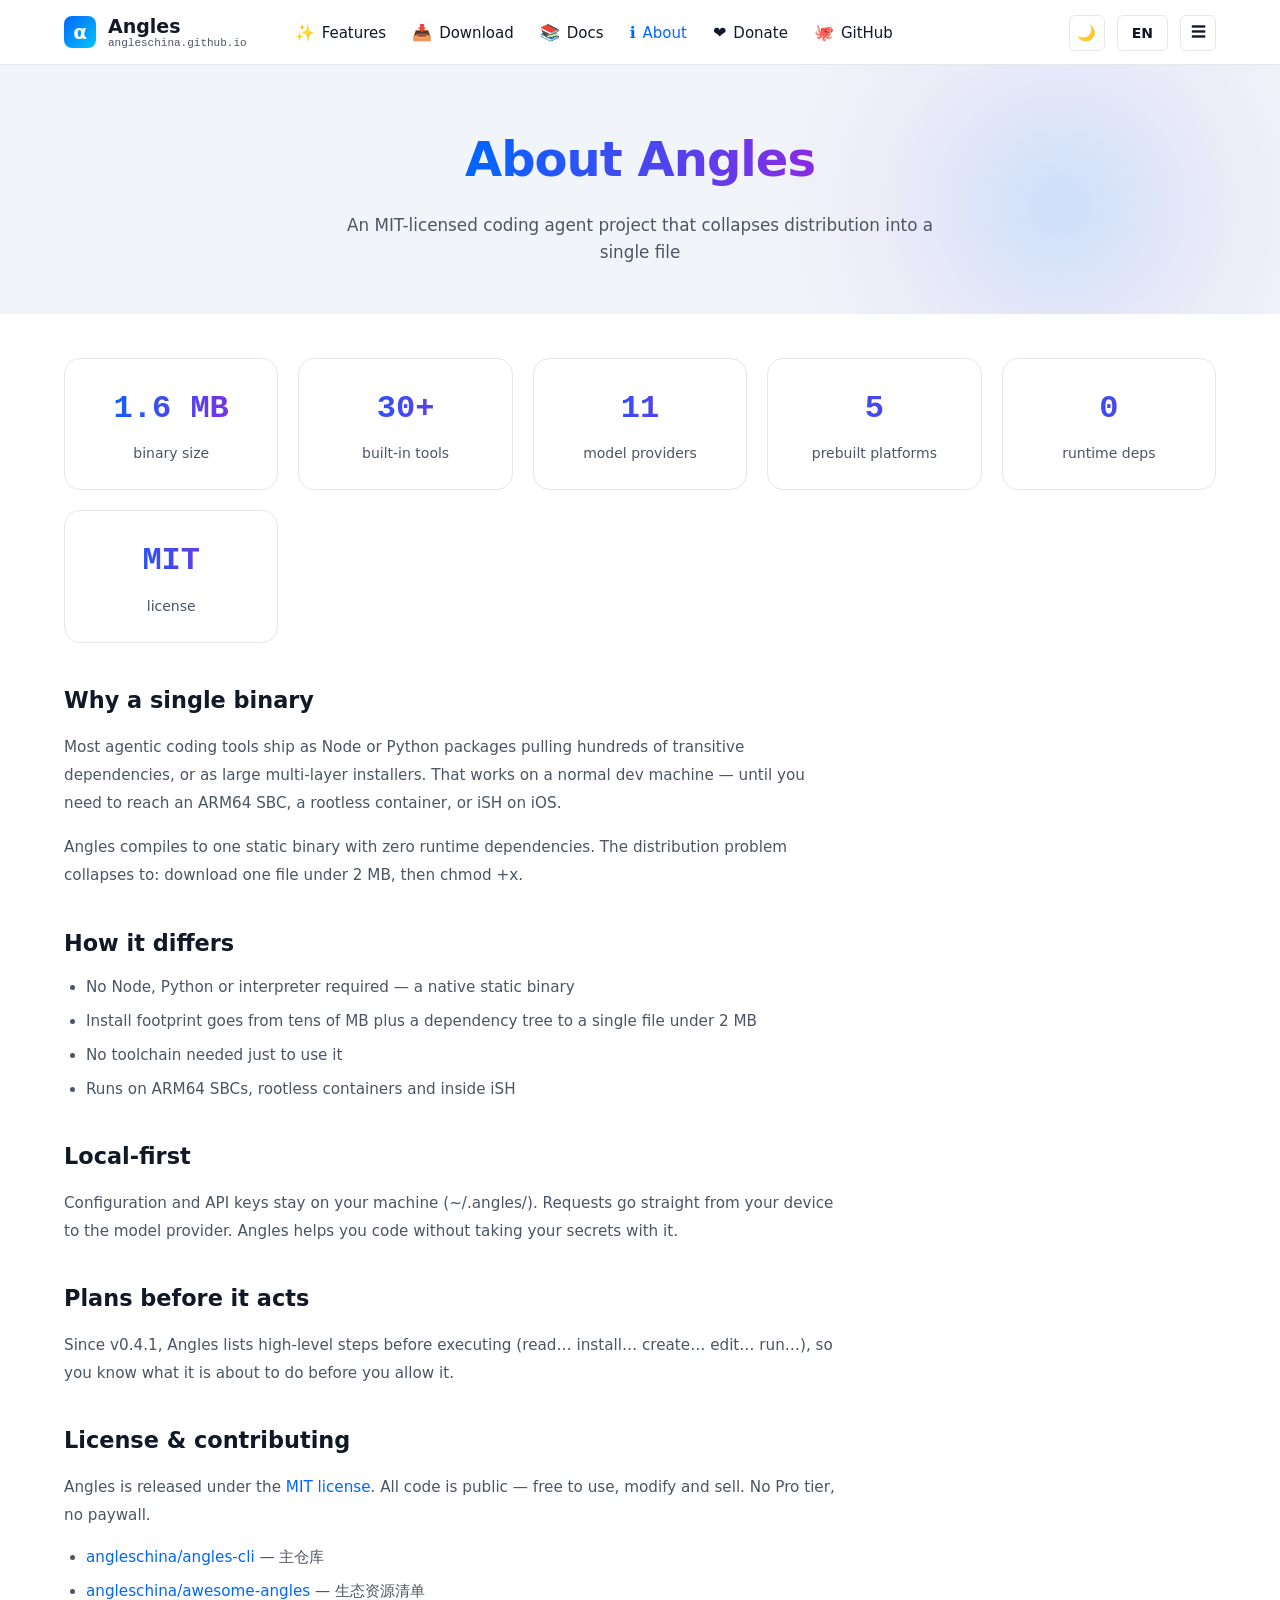
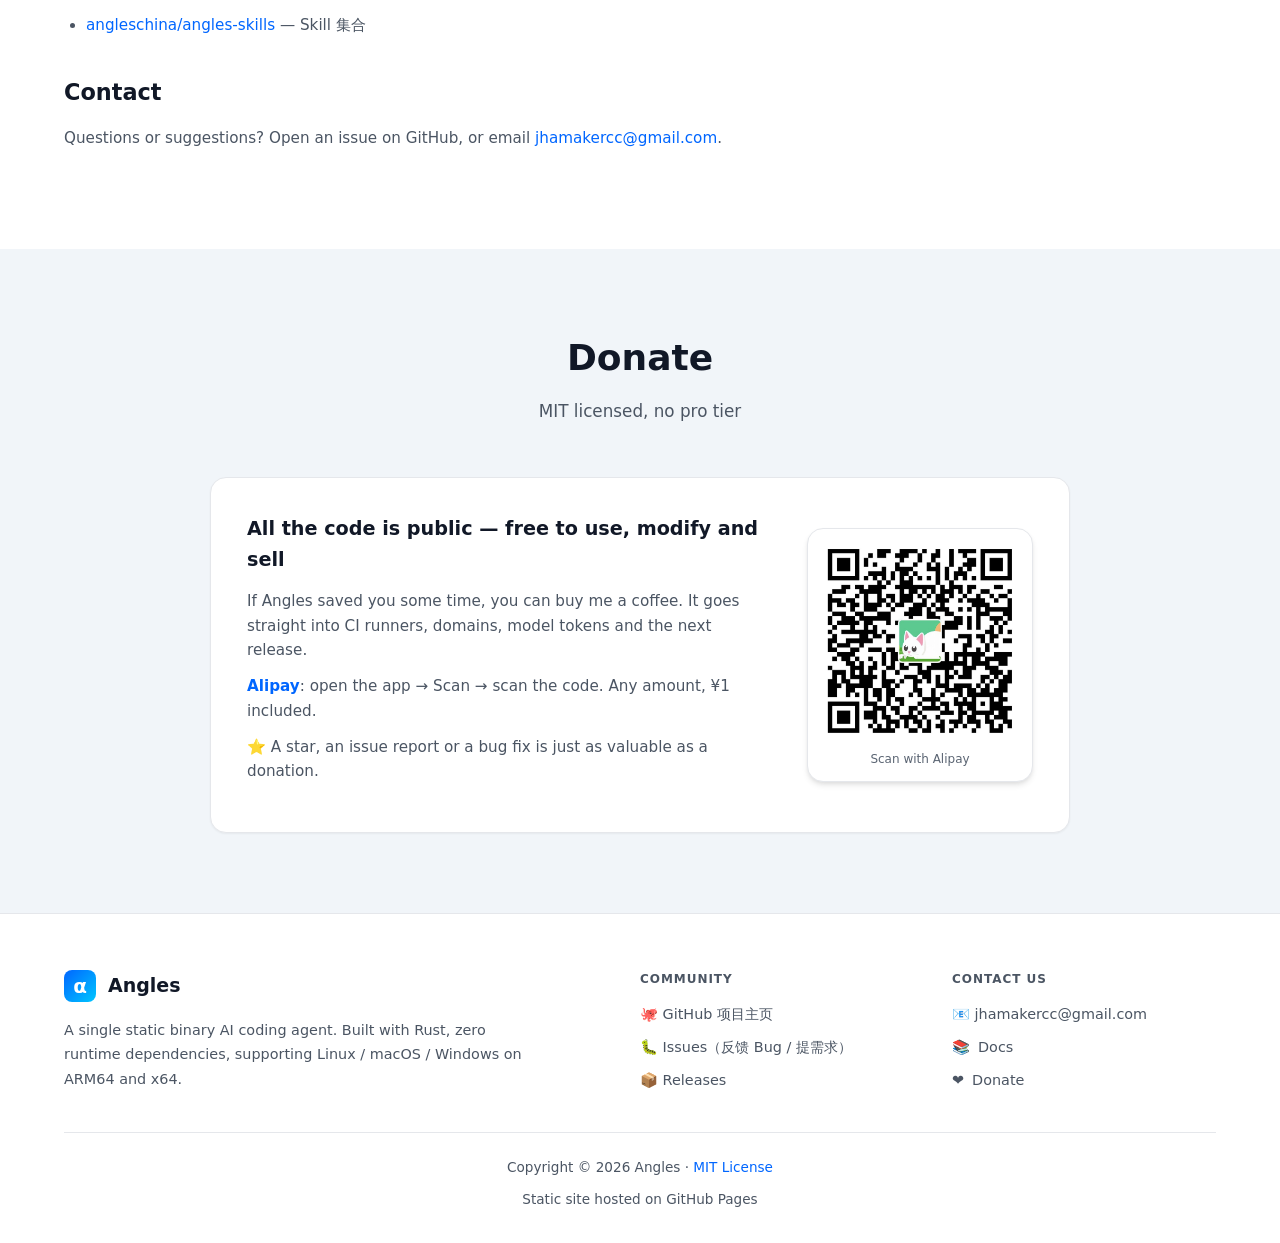
==== about.html @ 7e3079a0 "feat: multi-page site with download/docs/about" ====
<!doctype html>
<html lang="zh-CN" data-theme="light">
<head>
<meta charset="utf-8">
<meta name="viewport" content="width=device-width, initial-scale=1">
<title>关于 — Angles</title>
<meta name="description" content="关于 Angles：一个 MIT 开源的 AI 编码 Agent 项目，为什么做成单文件二进制。">
<link rel="canonical" href="https://angleschina.github.io/about.html">
<meta property="og:type" content="website">
<meta property="og:title" content="关于 — Angles">
<meta property="og:description" content="一个 MIT 开源的 AI 编码 Agent 项目。">
<meta property="og:image" content="https://angleschina.github.io/assets/og-cover.png">
<meta name="theme-color" content="#0066FF">
<link rel="icon" href="data:image/svg+xml,%3Csvg xmlns='http://www.w3.org/2000/svg' viewBox='0 0 32 32'%3E%3Crect width='32' height='32' rx='7' fill='%230066FF'/%3E%3Ctext x='16' y='24' font-size='22' text-anchor='middle' fill='%23fff' font-family='monospace'%3E%CE%B1%3C/text%3E%3C/svg%3E">
<link rel="stylesheet" href="style.css">
<link rel="stylesheet" href="pages.css">
</head>
<body>

<header class="header">
  <div class="container header-inner">
    <a class="logo" href="index.html">
      <span class="logo-mark">α</span>
      <span class="logo-text">
        <span class="site-title">Angles</span>
        <span class="site-url">angleschina.github.io</span>
      </span>
    </a>
    <nav class="nav">
      <a class="nav-link" href="index.html#features"><span class="nav-icon">✨</span><span data-i18n="nav.features">功能</span></a>
      <a class="nav-link" href="download.html"><span class="nav-icon">📥</span><span data-i18n="nav.download">下载</span></a>
      <a class="nav-link" href="docs.html"><span class="nav-icon">📚</span><span data-i18n="nav.docs">文档</span></a>
      <a class="nav-link" href="about.html" style="color:var(--color-primary)"><span class="nav-icon">ℹ️</span><span data-i18n="nav.about">关于</span></a>
      <a class="nav-link" href="index.html#donate"><span class="nav-icon">❤️</span><span data-i18n="nav.donate">赞助</span></a>
      <a class="nav-link" href="https://github.com/angleschina"><span class="nav-icon">🐙</span><span>GitHub</span></a>
    </nav>
    <div class="header-actions">
      <button class="icon-btn" id="theme-toggle" aria-label="切换主题">🌙</button>
      <button class="lang-btn" id="lang-btn" aria-label="切换语言">中文</button>
      <button class="icon-btn menu-btn" id="menu-btn" aria-label="菜单" aria-expanded="false">☰</button>
    </div>
  </div>
</header>

<nav class="mobile-menu" id="mobile-menu">
  <a href="index.html#features"><span class="nav-icon">✨</span><span data-i18n="nav.features">功能</span></a>
  <a href="download.html"><span class="nav-icon">📥</span><span data-i18n="nav.download">下载</span></a>
  <a href="docs.html"><span class="nav-icon">📚</span><span data-i18n="nav.docs">文档</span></a>
  <a href="about.html"><span class="nav-icon">ℹ️</span><span data-i18n="nav.about">关于</span></a>
  <a href="index.html#donate"><span class="nav-icon">❤️</span><span data-i18n="nav.donate">赞助</span></a>
  <a href="https://github.com/angleschina"><span class="nav-icon">🐙</span><span>GitHub</span></a>
</nav>

<main>

  <section class="page-hero">
    <div class="hero-glow"></div>
    <div class="container page-hero-inner">
      <h1><span class="gradient-text" data-i18n="ab.h1">关于 Angles</span></h1>
      <p data-i18n="ab.sub">一个 MIT 开源的编码 Agent 项目，把分发问题压缩成一个文件</p>
    </div>
  </section>

  <section class="section" style="padding-top:44px">
    <div class="container">

      <!-- 数据 -->
      <div class="stat-grid">
        <div class="stat">
          <span class="num">1.6 MB</span>
          <span class="lbl" data-i18n="ab.stat1">单文件体积</span>
        </div>
        <div class="stat">
          <span class="num">30+</span>
          <span class="lbl" data-i18n="ab.stat2">内置工具</span>
        </div>
        <div class="stat">
          <span class="num">11</span>
          <span class="lbl" data-i18n="ab.stat3">模型供应商</span>
        </div>
        <div class="stat">
          <span class="num">5</span>
          <span class="lbl" data-i18n="ab.stat4">预编译平台</span>
        </div>
        <div class="stat">
          <span class="num">0</span>
          <span class="lbl" data-i18n="ab.stat5">运行时依赖</span>
        </div>
        <div class="stat">
          <span class="num">MIT</span>
          <span class="lbl" data-i18n="ab.stat6">开源许可证</span>
        </div>
      </div>

      <div class="prose">
        <h2 data-i18n="ab.why">为什么要做成单个二进制</h2>
        <p data-i18n="ab.why.p1">现在大多数 agentic 编码工具以 Node 或 Python 包的形式分发，会拉进成百上千个传递依赖，或者做成体积庞大的多层安装器。这在普通开发机上没问题——直到你想把它放到一台 ARM64 单板计算机、一个无 root 权限的容器里，或者 iOS 上的 iSH 环境里。</p>
        <p data-i18n="ab.why.p2">Angles 编译成一个静态二进制，零运行时依赖。分发问题就塌缩成一句话："下载一个小于 2MB 的文件，然后 chmod +x"。</p>

        <h2 data-i18n="ab.diff">和其他工具的区别</h2>
        <ul>
          <li data-i18n="ab.diff1">不依赖 Node / Python / 解释器，原生静态二进制直接运行</li>
          <li data-i18n="ab.diff2">安装体积从几十 MB 加一棵依赖树，变成不超过 2 MB 的单个文件</li>
          <li data-i18n="ab.diff3">不需要为了用而先装一整套工具链</li>
          <li data-i18n="ab.diff4">在 ARM64 单板机、无 root 容器、iSH 里都能跑起来</li>
        </ul>

        <h2 data-i18n="ab.local">本地优先</h2>
        <p data-i18n="ab.local.p">配置和 API 密钥都留在你自己的机器上（~/.angles/），请求直接从你的设备发往模型供应商。Angles 帮你写代码，但不会带走你的秘密。</p>

        <h2 data-i18n="ab.plan">先给出计划再动手</h2>
        <p data-i18n="ab.plan.p">从 v0.4.1 起，Angles 在执行前列出高层操作步骤（读取… 安装… 创建… 编辑… 运行…），让你在执行之前就知道它准备做什么，再决定是否放行。</p>

        <h2 data-i18n="ab.license">许可证与贡献</h2>
        <p data-i18n-html="ab.license.p">Angles 以 <a href="https://github.com/angleschina/angles-cli/blob/main/LICENSE">MIT 协议</a>开源，代码全部公开，免费使用、修改、商用，没有 Pro 版本，没有付费墙。</p>
        <ul>
          <li><a href="https://github.com/angleschina/angles-cli">angleschina/angles-cli</a> — 主仓库</li>
          <li><a href="https://github.com/angleschina/awesome-angles">angleschina/awesome-angles</a> — 生态资源清单</li>
          <li><a href="https://github.com/angleschina/angles-skills">angleschina/angles-skills</a> — Skill 集合</li>
        </ul>

        <h2 data-i18n="ab.contact">联系方式</h2>
        <p data-i18n-html="ab.contact.p">有问题或建议，欢迎在 GitHub 上开 issue，或发邮件到 <a href="mailto:jhamakercc@gmail.com">jhamakercc@gmail.com</a>。</p>
      </div>

    </div>
  </section>

  <!-- 赞助 -->
  <section class="section alt" id="donate">
    <div class="container">
      <div class="section-title">
        <h2 data-i18n="donate.title">赞助</h2>
        <p data-i18n="donate.sub">MIT 开源，没有 Pro 墙</p>
      </div>
      <div class="donate-card">
        <div>
          <h3 data-i18n="donate.h3">所有代码都公开，免费使用、修改、商用</h3>
          <p data-i18n="donate.p1">如果 Angles 帮你省下了时间，欢迎请我喝杯咖啡 —— 这些钱会变成 CI 构建机、域名、模型 token，和下一个版本的开发时间。</p>
          <p><span class="em" data-i18n="donate.em">支付宝</span><span data-i18n="donate.p2">：打开 App → 扫一扫 → 扫码。任意金额，¥1 也是心意。</span></p>
          <p data-i18n="donate.p3">⭐ 点个 Star、提一个 Issue、修一个 bug，和捐款一样有价值。</p>
        </div>
        <figure class="qr">
          <img src="assets/alipay-qr.png" alt="支付宝赞赏码" width="200" height="200">
          <figcaption data-i18n="donate.qr">打开支付宝扫一扫</figcaption>
        </figure>
      </div>
    </div>
  </section>

</main>

<footer class="footer">
  <div class="container">
    <div class="footer-grid">
      <div class="footer-brand">
        <a href="index.html">
          <span class="logo-mark">α</span>
          <span class="site-title">Angles</span>
        </a>
        <p class="footer-description" data-i18n="footer.desc">单文件静态二进制的 AI 编码 Agent。用 Rust 编译，零运行时依赖，支持 Linux / macOS / Windows 与 ARM64 / x64。</p>
      </div>
      <div class="footer-links">
        <h4 data-i18n="footer.community">社区</h4>
        <ul>
          <li><a href="https://github.com/angleschina/angles-cli">🐙 GitHub 项目主页</a></li>
          <li><a href="https://github.com/angleschina/angles-cli/issues">🐛 Issues（反馈 Bug / 提需求）</a></li>
          <li><a href="https://github.com/angleschina/angles-cli/releases">📦 Releases</a></li>
        </ul>
      </div>
      <div class="footer-links">
        <h4 data-i18n="footer.contact">联系我们</h4>
        <ul>
          <li><a href="mailto:jhamakercc@gmail.com">📧 jhamakercc@gmail.com</a></li>
          <li><a href="docs.html">📚 <span data-i18n="nav.docs">文档</span></a></li>
          <li><a href="index.html#donate">❤️ <span data-i18n="nav.donate">赞助</span></a></li>
        </ul>
      </div>
    </div>
    <div class="footer-bottom">
      <p>Copyright © <span id="year">2026</span> Angles · <a href="https://github.com/angleschina/angles-cli/blob/main/LICENSE">MIT License</a></p>
      <p data-i18n="footer.powered">静态站点托管于 GitHub Pages</p>
    </div>
  </div>
</footer>

<script>
window.ANGLES_I18N = {
  zh: {
    'nav.features': '功能', 'nav.download': '下载', 'nav.docs': '文档', 'nav.about': '关于', 'nav.donate': '赞助',
    'ab.h1': '关于 Angles',
    'ab.sub': '一个 MIT 开源的编码 Agent 项目，把分发问题压缩成一个文件',
    'ab.stat1': '单文件体积', 'ab.stat2': '内置工具', 'ab.stat3': '模型供应商',
    'ab.stat4': '预编译平台', 'ab.stat5': '运行时依赖', 'ab.stat6': '开源许可证',
    'ab.why': '为什么要做成单个二进制',
    'ab.why.p1': '现在大多数 agentic 编码工具以 Node 或 Python 包的形式分发，会拉进成百上千个传递依赖，或者做成体积庞大的多层安装器。这在普通开发机上没问题——直到你想把它放到一台 ARM64 单板计算机、一个无 root 权限的容器里，或者 iOS 上的 iSH 环境里。',
    'ab.why.p2': 'Angles 编译成一个静态二进制，零运行时依赖。分发问题就塌缩成一句话：下载一个小于 2MB 的文件，然后 chmod +x。',
    'ab.diff': '和其他工具的区别',
    'ab.diff1': '不依赖 Node / Python / 解释器，原生静态二进制直接运行',
    'ab.diff2': '安装体积从几十 MB 加一棵依赖树，变成不超过 2 MB 的单个文件',
    'ab.diff3': '不需要为了用而先装一整套工具链',
    'ab.diff4': '在 ARM64 单板机、无 root 容器、iSH 里都能跑起来',
    'ab.local': '本地优先',
    'ab.local.p': '配置和 API 密钥都留在你自己的机器上（~/.angles/），请求直接从你的设备发往模型供应商。Angles 帮你写代码，但不会带走你的秘密。',
    'ab.plan': '先给出计划再动手',
    'ab.plan.p': '从 v0.4.1 起，Angles 在执行前列出高层操作步骤（读取… 安装… 创建… 编辑… 运行…），让你在执行之前就知道它准备做什么，再决定是否放行。',
    'ab.license': '许可证与贡献',
    'ab.license.p': 'Angles 以 <a href="https://github.com/angleschina/angles-cli/blob/main/LICENSE">MIT 协议</a>开源，代码全部公开，免费使用、修改、商用，没有 Pro 版本，没有付费墙。',
    'ab.contact': '联系方式',
    'ab.contact.p': '有问题或建议，欢迎在 GitHub 上开 issue，或发邮件到 <a href="mailto:jhamakercc@gmail.com">jhamakercc@gmail.com</a>。',
    'donate.title': '赞助', 'donate.sub': 'MIT 开源，没有 Pro 墙',
    'donate.h3': '所有代码都公开，免费使用、修改、商用',
    'donate.p1': '如果 Angles 帮你省下了时间，欢迎请我喝杯咖啡 —— 这些钱会变成 CI 构建机、域名、模型 token，和下一个版本的开发时间。',
    'donate.em': '支付宝', 'donate.p2': '：打开 App → 扫一扫 → 扫码。任意金额，¥1 也是心意。',
    'donate.p3': '⭐ 点个 Star、提一个 Issue、修一个 bug，和捐款一样有价值。',
    'donate.qr': '打开支付宝扫一扫',
    'footer.desc': '单文件静态二进制的 AI 编码 Agent。用 Rust 编译，零运行时依赖，支持 Linux / macOS / Windows 与 ARM64 / x64。',
    'footer.community': '社区', 'footer.contact': '联系我们', 'footer.powered': '静态站点托管于 GitHub Pages'
  },
  en: {
    'nav.features': 'Features', 'nav.download': 'Download', 'nav.docs': 'Docs', 'nav.about': 'About', 'nav.donate': 'Donate',
    'ab.h1': 'About Angles',
    'ab.sub': 'An MIT-licensed coding agent project that collapses distribution into a single file',
    'ab.stat1': 'binary size', 'ab.stat2': 'built-in tools', 'ab.stat3': 'model providers',
    'ab.stat4': 'prebuilt platforms', 'ab.stat5': 'runtime deps', 'ab.stat6': 'license',
    'ab.why': 'Why a single binary',
    'ab.why.p1': 'Most agentic coding tools ship as Node or Python packages pulling hundreds of transitive dependencies, or as large multi-layer installers. That works on a normal dev machine — until you need to reach an ARM64 SBC, a rootless container, or iSH on iOS.',
    'ab.why.p2': 'Angles compiles to one static binary with zero runtime dependencies. The distribution problem collapses to: download one file under 2 MB, then chmod +x.',
    'ab.diff': 'How it differs',
    'ab.diff1': 'No Node, Python or interpreter required — a native static binary',
    'ab.diff2': 'Install footprint goes from tens of MB plus a dependency tree to a single file under 2 MB',
    'ab.diff3': 'No toolchain needed just to use it',
    'ab.diff4': 'Runs on ARM64 SBCs, rootless containers and inside iSH',
    'ab.local': 'Local-first',
    'ab.local.p': 'Configuration and API keys stay on your machine (~/.angles/). Requests go straight from your device to the model provider. Angles helps you code without taking your secrets with it.',
    'ab.plan': 'Plans before it acts',
    'ab.plan.p': 'Since v0.4.1, Angles lists high-level steps before executing (read… install… create… edit… run…), so you know what it is about to do before you allow it.',
    'ab.license': 'License & contributing',
    'ab.license.p': 'Angles is released under the <a href="https://github.com/angleschina/angles-cli/blob/main/LICENSE">MIT license</a>. All code is public — free to use, modify and sell. No Pro tier, no paywall.',
    'ab.contact': 'Contact',
    'ab.contact.p': 'Questions or suggestions? Open an issue on GitHub, or email <a href="mailto:jhamakercc@gmail.com">jhamakercc@gmail.com</a>.',
    'donate.title': 'Donate', 'donate.sub': 'MIT licensed, no pro tier',
    'donate.h3': 'All the code is public — free to use, modify and sell',
    'donate.p1': 'If Angles saved you some time, you can buy me a coffee. It goes straight into CI runners, domains, model tokens and the next release.',
    'donate.em': 'Alipay', 'donate.p2': ': open the app → Scan → scan the code. Any amount, ¥1 included.',
    'donate.p3': '⭐ A star, an issue report or a bug fix is just as valuable as a donation.',
    'donate.qr': 'Scan with Alipay',
    'footer.desc': 'A single static binary AI coding agent. Built with Rust, zero runtime dependencies, supporting Linux / macOS / Windows on ARM64 and x64.',
    'footer.community': 'COMMUNITY', 'footer.contact': 'CONTACT US', 'footer.powered': 'Static site hosted on GitHub Pages'
  }
};
</script>
<script src="app.js"></script>
</body>
</html>
---- style.css ----
/* ==========================================================================
   Angles — 站点样式
   设计系统参照 wslui.com 风格：浅色底、蓝色主色、卡片网格、渐变标题
   ========================================================================== */

:root {
  /* 主色 */
  --color-primary: #0066FF;
  --color-primary-dark: #3385FF;
  --color-secondary: #00C6FF;
  --color-accent: #8A2BE2;
  --color-success: #10B981;
  --color-warning: #F59E0B;
  --color-error: #EF4444;

  /* 中性色 */
  --color-bg: #FFFFFF;
  --color-bg-secondary: #F1F5F9;
  --color-text: #111827;
  --color-text-secondary: #4B5563;
  --color-border: #E5E7EB;
  --color-footer-bg: #FFFFFF;
  --color-footer-text: #111827;
  --color-muted-bg: #F8FAFC;

  /* 渐变 */
  --gradient-primary: linear-gradient(135deg, #0066FF 0%, #00C6FF 100%);
  --gradient-text: linear-gradient(to right, #0066FF, #8A2BE2);

  /* 圆角 */
  --radius-sm: 6px;
  --radius-md: 10px;
  --radius-lg: 16px;
  --radius-full: 9999px;

  /* 阴影 */
  --shadow-sm: 0 1px 2px 0 rgba(0, 0, 0, .05);
  --shadow-md: 0 4px 6px -1px rgba(0, 0, 0, .1), 0 2px 4px -1px rgba(0, 0, 0, .06);
  --shadow-lg: 0 10px 15px -3px rgba(0, 0, 0, .1), 0 4px 6px -2px rgba(0, 0, 0, .05);
  --shadow-xl: 0 20px 25px -5px rgba(0, 0, 0, .1), 0 10px 10px -5px rgba(0, 0, 0, .04);
  --shadow-glow: 0 0 20px rgba(0, 102, 255, .4);

  /* 字体 */
  --font-sans: "Inter", "Segoe UI Variable", "PingFang SC", "Microsoft YaHei",
               system-ui, -apple-system, sans-serif;
  --font-mono: "Cascadia Code", "Fira Code", Consolas, "SF Mono", monospace;

  /* 布局 */
  --header-height: 65px;
  --container-max: 1200px;
}

[data-theme="dark"] {
  --color-primary: #3385FF;
  --color-secondary: #00C6FF;
  --color-bg: #0B0F19;
  --color-bg-secondary: #111827;
  --color-muted-bg: #0F1521;
  --color-text: #F3F4F6;
  --color-text-secondary: #9CA3AF;
  --color-border: #1F2937;
  --color-footer-bg: #0B0F19;
  --color-footer-text: #F3F4F6;
  --gradient-text: linear-gradient(to right, #60CDFF, #D094FF);
  --shadow-md: 0 4px 6px -1px rgba(0, 0, 0, .3), 0 2px 4px -1px rgba(0, 0, 0, .2);
  --shadow-lg: 0 10px 15px -3px rgba(0, 0, 0, .4), 0 4px 6px -2px rgba(0, 0, 0, .2);
  --shadow-xl: 0 20px 25px -5px rgba(0, 0, 0, .4), 0 10px 10px -5px rgba(0, 0, 0, .2);
  --shadow-glow: 0 0 25px rgba(51, 133, 255, .3);
}

* { margin: 0; padding: 0; box-sizing: border-box; }

html { scroll-behavior: smooth; overflow-x: hidden; }

body {
  font-family: var(--font-sans);
  background: var(--color-bg);
  color: var(--color-text);
  line-height: 1.6;
  -webkit-font-smoothing: antialiased;
  overflow-x: hidden;
  width: 100%;
}

a { color: inherit; text-decoration: none; }

.container {
  max-width: var(--container-max);
  margin: 0 auto;
  padding: 0 24px;
}

/* ── Header ───────────────────────────────────────────────────────────── */

.header {
  position: sticky;
  top: 0;
  z-index: 100;
  height: var(--header-height);
  background: rgba(255, 255, 255, .85);
  backdrop-filter: saturate(180%) blur(12px);
  -webkit-backdrop-filter: saturate(180%) blur(12px);
  border-bottom: 1px solid var(--color-border);
}

[data-theme="dark"] .header { background: rgba(11, 15, 25, .85); }

.header-inner {
  height: var(--header-height);
  display: flex;
  align-items: center;
  gap: 24px;
  min-width: 0;
}

.logo { display: flex; align-items: center; gap: 12px; flex: none; min-width: 0; }

.logo-mark {
  width: 32px;
  height: 32px;
  flex: none;
  border-radius: 8px;
  background: var(--gradient-primary);
  color: #fff;
  display: grid;
  place-items: center;
  font-size: 20px;
  font-weight: 700;
  line-height: 1;
}

.logo-text { display: flex; flex-direction: column; line-height: 1.2; }
.site-title { font-size: 19px; font-weight: 700; color: var(--color-text); }
.site-url { font-size: 11px; color: var(--color-text-secondary); font-family: var(--font-mono); }

.nav { display: flex; align-items: center; gap: 26px; margin-left: 24px; }

.nav-link {
  display: flex;
  align-items: center;
  gap: 7px;
  font-size: 15px;
  font-weight: 500;
  color: var(--color-text);
  transition: color .2s;
  white-space: nowrap;
}
.nav-link:hover { color: var(--color-primary); }
.nav-icon { font-size: 16px; }

.header-actions { margin-left: auto; display: flex; align-items: center; gap: 12px; flex: none; }

/* 移动端菜单按钮（桌面隐藏） */
.menu-btn { display: none; }

/* 移动端下拉菜单 */
.mobile-menu {
  display: none;
  position: fixed;
  top: var(--header-height);
  left: 0;
  right: 0;
  z-index: 99;
  background: var(--color-bg);
  border-bottom: 1px solid var(--color-border);
  box-shadow: var(--shadow-lg);
  padding: 8px 0 12px;
}
.mobile-menu.open { display: block; }
.mobile-menu a {
  display: flex;
  align-items: center;
  gap: 10px;
  padding: 13px 24px;
  font-size: 15px;
  font-weight: 500;
  color: var(--color-text);
  border-bottom: 1px solid var(--color-border);
}
.mobile-menu a:last-child { border-bottom: none; }
.mobile-menu a:active { background: var(--color-bg-secondary); }

.icon-btn {
  width: 36px;
  height: 36px;
  border-radius: var(--radius-sm);
  border: 1px solid var(--color-border);
  background: transparent;
  color: var(--color-text);
  cursor: pointer;
  display: grid;
  place-items: center;
  font-size: 15px;
  transition: background .2s, border-color .2s;
}
.icon-btn:hover { background: var(--color-bg-secondary); border-color: var(--color-primary); }

.lang-btn {
  height: 36px;
  padding: 0 14px;
  border-radius: var(--radius-sm);
  border: 1px solid var(--color-border);
  background: transparent;
  color: var(--color-text);
  font-size: 14px;
  font-weight: 600;
  cursor: pointer;
  font-family: var(--font-sans);
}
.lang-btn:hover { background: var(--color-bg-secondary); }

/* ── Hero ─────────────────────────────────────────────────────────────── */

.hero {
  position: relative;
  padding: 60px 0;
  background: var(--color-bg-secondary);
  overflow: hidden;
}

.hero-glow {
  position: absolute;
  top: -100px;
  right: -100px;
  width: 600px;
  height: 600px;
  border-radius: 50%;
  background: radial-gradient(circle, rgba(0, 102, 255, .15) 0%, rgba(138, 43, 226, .05) 40%, transparent 70%);
  pointer-events: none;
}

.hero-content {
  position: relative;
  z-index: 1;
  display: grid;
  grid-template-columns: 1fr 1.2fr;
  gap: 64px;
  align-items: center;
}

.hero h1 {
  font-size: clamp(2.4rem, 5vw, 4rem);
  font-weight: 800;
  line-height: 1.1;
  letter-spacing: -.02em;
  margin-bottom: 24px;
}

.gradient-text {
  background: var(--gradient-text);
  -webkit-background-clip: text;
  background-clip: text;
  -webkit-text-fill-color: transparent;
  color: transparent;
  display: inline-block;
}

.hero-subtitle {
  font-size: 1.15rem;
  color: var(--color-text-secondary);
  margin-bottom: 16px;
  max-width: 540px;
}

.hero-version {
  display: inline-flex;
  align-items: center;
  gap: 16px;
  padding: 8px 20px;
  margin-bottom: 32px;
  background: rgba(0, 102, 255, .05);
  border: 1px solid rgba(0, 102, 255, .1);
  border-radius: var(--radius-lg);
  font-size: .875rem;
}
.hero-version .label { color: var(--color-text-secondary); font-weight: 500; }
.hero-version .version { color: var(--color-primary); font-weight: 600; font-family: var(--font-mono); }
.hero-version .divider { color: var(--color-border); }

.hero-buttons { display: flex; gap: 16px; flex-wrap: wrap; }

.btn {
  display: inline-flex;
  align-items: center;
  gap: 8px;
  padding: 13px 26px;
  border-radius: var(--radius-md);
  font-size: 15px;
  font-weight: 600;
  cursor: pointer;
  border: 1px solid transparent;
  transition: transform .2s, box-shadow .2s, background .2s;
}
.btn-primary {
  background: var(--gradient-primary);
  color: #fff;
  box-shadow: var(--shadow-md);
}
.btn-primary:hover { transform: translateY(-2px); box-shadow: var(--shadow-glow); }
.btn-outline {
  background: transparent;
  color: var(--color-text);
  border-color: var(--color-border);
}
.btn-outline:hover { border-color: var(--color-primary); color: var(--color-primary); }

/* 终端窗口 */
.term {
  border-radius: var(--radius-lg);
  overflow: hidden;
  box-shadow: var(--shadow-xl);
  background: #0d1117;
  border: 1px solid var(--color-border);
}
.term-bar {
  display: flex;
  align-items: center;
  gap: 7px;
  padding: 11px 15px;
  background: #161b22;
  border-bottom: 1px solid #21262d;
}
.term-dot { width: 11px; height: 11px; border-radius: 50%; }
.term-dot.r { background: #ff5f57; }
.term-dot.y { background: #febc2e; }
.term-dot.g { background: #28c840; }
.term-title {
  margin-left: 10px;
  font-size: 12px;
  color: #8b949e;
  font-family: var(--font-mono);
}
.term-body {
  padding: 18px 20px 22px;
  font-family: var(--font-mono);
  font-size: 13.5px;
  line-height: 1.85;
  color: #c9d1d9;
  white-space: pre-wrap;
  word-break: break-word;
}
.term-body .pr { color: #58a6ff; }
.term-body .cm { color: #6e7681; }
.term-body .ok { color: #3fb950; }
.term-body .out { color: #d29922; }

/* ── Section ──────────────────────────────────────────────────────────── */

.section { padding: 80px 0; }
.section.alt { background: var(--color-bg-secondary); }

.section-title { text-align: center; margin-bottom: 52px; }
.section-title h2 {
  font-size: clamp(1.8rem, 3vw, 2.25rem);
  font-weight: 700;
  margin-bottom: 12px;
}
.section-title p { font-size: 1.05rem; color: var(--color-text-secondary); }

/* ── 功能卡片 ─────────────────────────────────────────────────────────── */

.features-grid {
  display: grid;
  grid-template-columns: repeat(auto-fit, minmax(300px, 1fr));
  gap: 24px;
}

.feature-card {
  background: var(--color-bg);
  border: 1px solid var(--color-border);
  border-radius: var(--radius-lg);
  padding: 28px;
  transition: transform .2s, box-shadow .2s, border-color .2s;
}
.feature-card:hover {
  transform: translateY(-4px);
  box-shadow: var(--shadow-lg);
  border-color: rgba(0, 102, 255, .3);
}

.feature-icon {
  width: 52px;
  height: 52px;
  border-radius: var(--radius-md);
  display: grid;
  place-items: center;
  font-size: 26px;
  margin-bottom: 18px;
  background: rgba(0, 102, 255, .08);
}
.feature-icon.green  { background: rgba(16, 185, 129, .1); }
.feature-icon.purple { background: rgba(138, 43, 226, .1); }
.feature-icon.orange { background: rgba(245, 158, 11, .1); }
.feature-icon.cyan   { background: rgba(0, 198, 255, .1); }
.feature-icon.red    { background: rgba(239, 68, 68, .1); }

.feature-card h3 { font-size: 1.05rem; font-weight: 700; margin-bottom: 10px; }
.feature-card p { font-size: .925rem; color: var(--color-text-secondary); line-height: 1.7; }

/* ── 安装步骤 ─────────────────────────────────────────────────────────── */

.steps { display: grid; grid-template-columns: repeat(auto-fit, minmax(280px, 1fr)); gap: 24px; }

.step {
  background: var(--color-bg);
  border: 1px solid var(--color-border);
  border-radius: var(--radius-lg);
  padding: 28px;
  display: flex;
  gap: 18px;
  align-items: flex-start;
}

.step-num {
  flex: none;
  width: 40px;
  height: 40px;
  border-radius: 50%;
  display: grid;
  place-items: center;
  color: #fff;
  font-weight: 700;
  font-size: 17px;
}
.step:nth-child(1) .step-num { background: var(--gradient-primary); }
.step:nth-child(2) .step-num { background: linear-gradient(135deg, #8A2BE2, #0066FF); }
.step:nth-child(3) .step-num { background: linear-gradient(135deg, #10B981, #00C6FF); }

.step h3 { font-size: 1rem; font-weight: 700; margin-bottom: 6px; }
.step p { font-size: .9rem; color: var(--color-text-secondary); }

.step code {
  font-family: var(--font-mono);
  font-size: .82rem;
  background: var(--color-bg-secondary);
  border: 1px solid var(--color-border);
  border-radius: var(--radius-sm);
  padding: 2px 7px;
  word-break: break-all;
}

/* ── 项目列表 ─────────────────────────────────────────────────────────── */

.repo-list { display: flex; flex-direction: column; gap: 14px; max-width: 860px; margin: 0 auto; }

.repo {
  display: flex;
  align-items: center;
  gap: 16px;
  padding: 18px 22px;
  background: var(--color-bg);
  border: 1px solid var(--color-border);
  border-radius: var(--radius-lg);
  transition: transform .2s, border-color .2s, box-shadow .2s;
}
.repo:hover {
  transform: translateX(4px);
  border-color: rgba(0, 102, 255, .35);
  box-shadow: var(--shadow-md);
}

.repo-name {
  font-weight: 700;
  font-size: .98rem;
  color: var(--color-primary);
  font-family: var(--font-mono);
  flex: none;
}
.repo-desc { font-size: .9rem; color: var(--color-text-secondary); flex: 1; }
.repo-star {
  flex: none;
  font-size: .82rem;
  color: var(--color-text-secondary);
  font-family: var(--font-mono);
}

/* ── 赞助 ─────────────────────────────────────────────────────────────── */

.donate-card {
  max-width: 860px;
  margin: 0 auto;
  display: grid;
  grid-template-columns: 1fr auto;
  gap: 40px;
  align-items: center;
  padding: 36px;
  background: var(--color-bg);
  border: 1px solid var(--color-border);
  border-radius: var(--radius-lg);
  box-shadow: var(--shadow-sm);
}
.donate-card h3 { font-size: 1.2rem; margin-bottom: 14px; }
.donate-card p { font-size: .95rem; color: var(--color-text-secondary); margin-bottom: 12px; }
.donate-card .em { color: var(--color-primary); font-weight: 600; }

.qr {
  background: #fff;
  border: 1px solid var(--color-border);
  border-radius: var(--radius-lg);
  padding: 12px;
  box-shadow: var(--shadow-md);
}
.qr img { display: block; width: 200px; height: 200px; border-radius: var(--radius-sm); }
.qr figcaption {
  text-align: center;
  font-size: 12px;
  color: #5a6472;
  padding-top: 9px;
}

/* ── Footer ───────────────────────────────────────────────────────────── */

.footer {
  background: var(--color-footer-bg);
  color: var(--color-footer-text);
  border-top: 1px solid var(--color-border);
  padding: 56px 0 32px;
}

.footer-grid {
  display: grid;
  grid-template-columns: 2fr 1fr 1fr;
  gap: 48px;
  margin-bottom: 40px;
}

.footer-brand a { display: flex; align-items: center; gap: 12px; margin-bottom: 16px; }
.footer-description {
  font-size: .9rem;
  color: var(--color-text-secondary);
  line-height: 1.7;
  max-width: 480px;
}

.footer-links h4 {
  font-size: .75rem;
  font-weight: 700;
  letter-spacing: .08em;
  text-transform: uppercase;
  color: var(--color-text-secondary);
  margin-bottom: 14px;
}
.footer-links ul { list-style: none; display: flex; flex-direction: column; gap: 10px; }
.footer-links li a {
  font-size: .9rem;
  color: var(--color-text-secondary);
  display: flex;
  align-items: center;
  gap: 8px;
  transition: color .2s;
}
.footer-links li a:hover { color: var(--color-primary); }

.footer-bottom {
  border-top: 1px solid var(--color-border);
  padding-top: 24px;
  display: flex;
  flex-direction: column;
  align-items: center;
  gap: 10px;
  font-size: .85rem;
  color: var(--color-text-secondary);
  text-align: center;
}
.footer-bottom a { color: var(--color-primary); }

/* ── 响应式 ───────────────────────────────────────────────────────────── */

@media (max-width: 960px) {
  .nav { display: none; }
  .menu-btn { display: grid; }
  .hero-content { grid-template-columns: 1fr; gap: 40px; }
  .hero-subtitle { max-width: 100%; }
  .footer-grid { grid-template-columns: 1fr; gap: 32px; }
  .donate-card { grid-template-columns: 1fr; gap: 26px; }
  .qr { margin: 0 auto; }
  body { overflow-x: hidden; }
}

@media (max-width: 640px) {
  .container { padding: 0 18px; }
  .section { padding: 56px 0; }
  .hero { padding: 44px 0; }
  .site-url { display: none; }
  .site-title { font-size: 17px; }
  .logo-mark { width: 30px; height: 30px; font-size: 18px; }
  .nav { gap: 18px; }
  .term-body { font-size: 12px; }
  .repo { flex-wrap: wrap; gap: 8px; }
  .step { padding: 22px; gap: 14px; }
  .feature-card { padding: 24px; }
  .donate-card { padding: 26px; }
  .qr img { width: 170px; height: 170px; }
  .hero-version { flex-wrap: wrap; gap: 10px; padding: 8px 16px; font-size: .8rem; }
  .hero-buttons .btn { flex: 1; justify-content: center; min-width: 130px; }
}
---- pages.css ----
/* ==========================================================================
   Angles — 页面专属组件（在 style.css 之后加载）
   ========================================================================== */

/* ── 页面标题区 ───────────────────────────────────────────────────────── */

.page-hero {
  position: relative;
  padding: 56px 0 48px;
  background: var(--color-bg-secondary);
  overflow: hidden;
}
.page-hero .hero-glow { top: -160px; right: -80px; }
.page-hero-inner { position: relative; z-index: 1; text-align: center; }
.page-hero h1 {
  font-size: clamp(2rem, 4vw, 3rem);
  font-weight: 800;
  letter-spacing: -.02em;
  margin-bottom: 14px;
}
.page-hero p {
  font-size: 1.05rem;
  color: var(--color-text-secondary);
  max-width: 640px;
  margin: 0 auto;
}

/* ── 公告框 ───────────────────────────────────────────────────────────── */

.notice {
  display: flex;
  gap: 18px;
  align-items: flex-start;
  padding: 22px 26px;
  margin: 0 0 32px;
  border-radius: var(--radius-lg);
  background: rgba(245, 158, 11, .08);
  border: 1px solid rgba(245, 158, 11, .25);
}
.notice-icon { font-size: 24px; flex: none; line-height: 1.4; }
.notice p { font-size: .925rem; color: var(--color-text); margin-bottom: 6px; }
.notice p:last-child { margin-bottom: 0; }
.notice strong { color: var(--color-warning); }

/* ── 下载卡片 ─────────────────────────────────────────────────────────── */

.dl-card {
  background: var(--color-bg);
  border: 1px solid var(--color-border);
  border-radius: var(--radius-lg);
  padding: 32px;
  margin-bottom: 28px;
  box-shadow: var(--shadow-sm);
}

.dl-header {
  display: flex;
  align-items: center;
  gap: 14px;
  flex-wrap: wrap;
  margin-bottom: 18px;
}
.dl-badge {
  display: inline-flex;
  align-items: center;
  padding: 5px 15px;
  border-radius: var(--radius-full);
  background: var(--gradient-primary);
  color: #fff;
  font-size: .82rem;
  font-weight: 700;
  font-family: var(--font-mono);
}
.dl-date { font-size: .875rem; color: var(--color-text-secondary); }
.dl-changelog {
  margin-left: auto;
  font-size: .875rem;
  color: var(--color-primary);
  font-weight: 500;
}
.dl-changelog:hover { text-decoration: underline; }

.dl-card h2 { font-size: 1.55rem; font-weight: 700; margin-bottom: 8px; }
.dl-req { font-size: .925rem; color: var(--color-text-secondary); margin-bottom: 24px; }

/* 下载选项网格 */
.dl-options {
  display: grid;
  grid-template-columns: repeat(auto-fit, minmax(300px, 1fr));
  gap: 20px;
}

.dl-option {
  background: var(--color-bg-secondary);
  border: 1px solid var(--color-border);
  border-radius: var(--radius-md);
  padding: 22px;
  display: flex;
  flex-direction: column;
}

.dl-option h3 { font-size: 1.02rem; font-weight: 700; margin-bottom: 6px; }
.dl-option > p { font-size: .875rem; color: var(--color-text-secondary); margin-bottom: 18px; }

/* 文件名 + 体积 */
.file-row {
  display: flex;
  align-items: center;
  gap: 10px;
  margin-bottom: 16px;
}
.file-name {
  flex: 1;
  min-width: 0;
  font-family: var(--font-mono);
  font-size: .78rem;
  background: var(--color-bg);
  border: 1px solid var(--color-border);
  border-radius: var(--radius-sm);
  padding: 7px 11px;
  color: var(--color-text-secondary);
  overflow: hidden;
  text-overflow: ellipsis;
  white-space: nowrap;
}
.file-size {
  flex: none;
  font-family: var(--font-mono);
  font-size: .78rem;
  font-weight: 600;
  background: var(--color-bg);
  border: 1px solid var(--color-border);
  border-radius: var(--radius-sm);
  padding: 7px 11px;
  color: var(--color-text);
}
.file-hash {
  font-family: var(--font-mono);
  font-size: .72rem;
  color: var(--color-text-secondary);
  margin-bottom: 16px;
  word-break: break-all;
}

/* 下载按钮组 */
.dl-buttons { display: flex; flex-direction: column; gap: 10px; margin-top: auto; }

.btn-dl {
  display: flex;
  align-items: center;
  justify-content: center;
  gap: 8px;
  padding: 11px 16px;
  border-radius: var(--radius-md);
  font-size: .9rem;
  font-weight: 600;
  border: 1px solid var(--color-border);
  background: var(--color-bg);
  color: var(--color-text);
  cursor: pointer;
  text-align: center;
  transition: transform .15s, border-color .15s, box-shadow .15s;
}
.btn-dl:hover {
  border-color: var(--color-primary);
  color: var(--color-primary);
  transform: translateY(-1px);
  box-shadow: var(--shadow-sm);
}
.btn-dl.primary {
  background: var(--gradient-primary);
  border-color: transparent;
  color: #fff;
}
.btn-dl.primary:hover {
  color: #fff;
  box-shadow: var(--shadow-glow);
}
.btn-dl[disabled] { opacity: .5; pointer-events: none; }

/* ── 包管理器区块 ─────────────────────────────────────────────────────── */

.pm-card {
  background: var(--color-bg);
  border: 1px solid var(--color-border);
  border-radius: var(--radius-lg);
  padding: 30px;
  margin-bottom: 28px;
}
.pm-head { display: flex; align-items: center; gap: 12px; margin-bottom: 14px; }
.pm-head h3 { font-size: 1.15rem; font-weight: 700; }
.pm-card > p { font-size: .925rem; color: var(--color-text-secondary); margin-bottom: 18px; }

.code-block {
  background: #0d1117;
  border: 1px solid #21262d;
  border-radius: var(--radius-md);
  padding: 18px 20px;
  font-family: var(--font-mono);
  font-size: .84rem;
  line-height: 2;
  color: #c9d1d9;
  overflow-x: auto;
  white-space: pre;
}
.code-block .cm { color: #6e7681; }
.code-block .pr { color: #58a6ff; }
.code-block .cmd { color: #ffa657; }
.code-block .ok { color: #3fb950; }

.pm-note {
  font-size: .875rem;
  color: var(--color-text-secondary);
  margin-top: 16px;
  line-height: 1.8;
}
.pm-note code {
  font-family: var(--font-mono);
  font-size: .8rem;
  background: var(--color-bg-secondary);
  border: 1px solid var(--color-border);
  border-radius: var(--radius-sm);
  padding: 2px 7px;
}

/* ── 平台标签页 ───────────────────────────────────────────────────────── */

.tabs {
  display: flex;
  gap: 8px;
  flex-wrap: wrap;
  margin-bottom: 28px;
  border-bottom: 1px solid var(--color-border);
  padding-bottom: 0;
}
.tab {
  padding: 11px 20px;
  font-size: .925rem;
  font-weight: 600;
  color: var(--color-text-secondary);
  background: transparent;
  border: none;
  border-bottom: 2px solid transparent;
  cursor: pointer;
  font-family: var(--font-sans);
  display: flex;
  align-items: center;
  gap: 8px;
  transition: color .2s, border-color .2s;
  margin-bottom: -1px;
}
.tab:hover { color: var(--color-text); }
.tab.active { color: var(--color-primary); border-bottom-color: var(--color-primary); }
.tab-panel { display: none; }
.tab-panel.active { display: block; }

/* ── 安装指南步骤 ─────────────────────────────────────────────────────── */

.guide-steps { display: flex; flex-direction: column; gap: 4px; }
.guide-step {
  display: flex;
  gap: 18px;
  align-items: flex-start;
  padding: 20px 0;
  border-bottom: 1px solid var(--color-border);
}
.guide-step:last-child { border-bottom: none; }
.guide-num {
  flex: none;
  width: 34px;
  height: 34px;
  border-radius: 50%;
  background: var(--color-primary);
  color: #fff;
  display: grid;
  place-items: center;
  font-weight: 700;
  font-size: 15px;
}
.guide-step h4 { font-size: .98rem; font-weight: 700; margin-bottom: 5px; }
.guide-step p { font-size: .9rem; color: var(--color-text-secondary); }
.guide-step code {
  font-family: var(--font-mono);
  font-size: .8rem;
  background: var(--color-bg-secondary);
  border: 1px solid var(--color-border);
  border-radius: var(--radius-sm);
  padding: 2px 7px;
}

/* ── 文档页 TOC ───────────────────────────────────────────────────────── */

.doc-layout {
  display: grid;
  grid-template-columns: 220px 1fr;
  gap: 48px;
  align-items: start;
}
.doc-toc {
  position: sticky;
  top: calc(var(--header-height) + 24px);
  border-left: 2px solid var(--color-border);
  padding-left: 18px;
}
.doc-toc h4 {
  font-size: .72rem;
  font-weight: 700;
  letter-spacing: .08em;
  text-transform: uppercase;
  color: var(--color-text-secondary);
  margin-bottom: 12px;
}
.doc-toc a {
  display: block;
  font-size: .875rem;
  color: var(--color-text-secondary);
  padding: 6px 0;
  transition: color .2s;
}
.doc-toc a:hover { color: var(--color-primary); }

.doc-body h2 {
  font-size: 1.45rem;
  font-weight: 700;
  margin: 40px 0 16px;
  padding-top: 8px;
}
.doc-body h2:first-child { margin-top: 0; }
.doc-body h3 { font-size: 1.1rem; font-weight: 700; margin: 26px 0 12px; }
.doc-body p { font-size: .95rem; color: var(--color-text-secondary); margin-bottom: 14px; line-height: 1.8; }
.doc-body ul { margin: 0 0 16px 22px; }
.doc-body li { font-size: .95rem; color: var(--color-text-secondary); margin-bottom: 8px; line-height: 1.7; }
.doc-body code {
  font-family: var(--font-mono);
  font-size: .84rem;
  background: var(--color-bg-secondary);
  border: 1px solid var(--color-border);
  border-radius: var(--radius-sm);
  padding: 2px 7px;
}
.doc-body pre {
  background: #0d1117;
  border: 1px solid #21262d;
  border-radius: var(--radius-md);
  padding: 18px 20px;
  font-family: var(--font-mono);
  font-size: .84rem;
  line-height: 1.8;
  color: #c9d1d9;
  overflow-x: auto;
  margin-bottom: 18px;
}
.doc-body pre code { background: none; border: none; padding: 0; color: inherit; }

/* ── 关于页数据卡 ─────────────────────────────────────────────────────── */

.stat-grid {
  display: grid;
  grid-template-columns: repeat(auto-fit, minmax(180px, 1fr));
  gap: 20px;
  margin-bottom: 40px;
}
.stat {
  background: var(--color-bg);
  border: 1px solid var(--color-border);
  border-radius: var(--radius-lg);
  padding: 24px;
  text-align: center;
}
.stat .num {
  font-size: 2rem;
  font-weight: 800;
  font-family: var(--font-mono);
  background: var(--gradient-text);
  -webkit-background-clip: text;
  background-clip: text;
  -webkit-text-fill-color: transparent;
  display: block;
  margin-bottom: 6px;
}
.stat .lbl { font-size: .875rem; color: var(--color-text-secondary); }

.prose { max-width: 780px; }
.prose h2 { font-size: 1.4rem; font-weight: 700; margin: 36px 0 14px; }
.prose h2:first-child { margin-top: 0; }
.prose p { font-size: .95rem; color: var(--color-text-secondary); margin-bottom: 16px; line-height: 1.85; }
.prose ul { margin: 0 0 16px 22px; }
.prose li { font-size: .95rem; color: var(--color-text-secondary); margin-bottom: 8px; line-height: 1.7; }
.prose a { color: var(--color-primary); }
.prose a:hover { text-decoration: underline; }

/* ── 响应式 ───────────────────────────────────────────────────────────── */

@media (max-width: 960px) {
  .doc-layout { grid-template-columns: 1fr; gap: 24px; }
  .doc-toc { position: static; border-left: none; border-top: 1px solid var(--color-border); padding: 18px 0 0; }
  .dl-changelog { margin-left: 0; width: 100%; }
}

@media (max-width: 640px) {
  .dl-card, .pm-card { padding: 22px; }
  .dl-options { grid-template-columns: 1fr; }
  .code-block { font-size: .76rem; padding: 15px 16px; }
  .tabs { gap: 0; overflow-x: auto; flex-wrap: nowrap; -webkit-overflow-scrolling: touch; }
  .tab { padding: 11px 14px; font-size: .875rem; white-space: nowrap; }
  .page-hero { padding: 40px 0 34px; }
  .file-name { font-size: .72rem; }
  .notice { padding: 18px 20px; gap: 14px; }
}
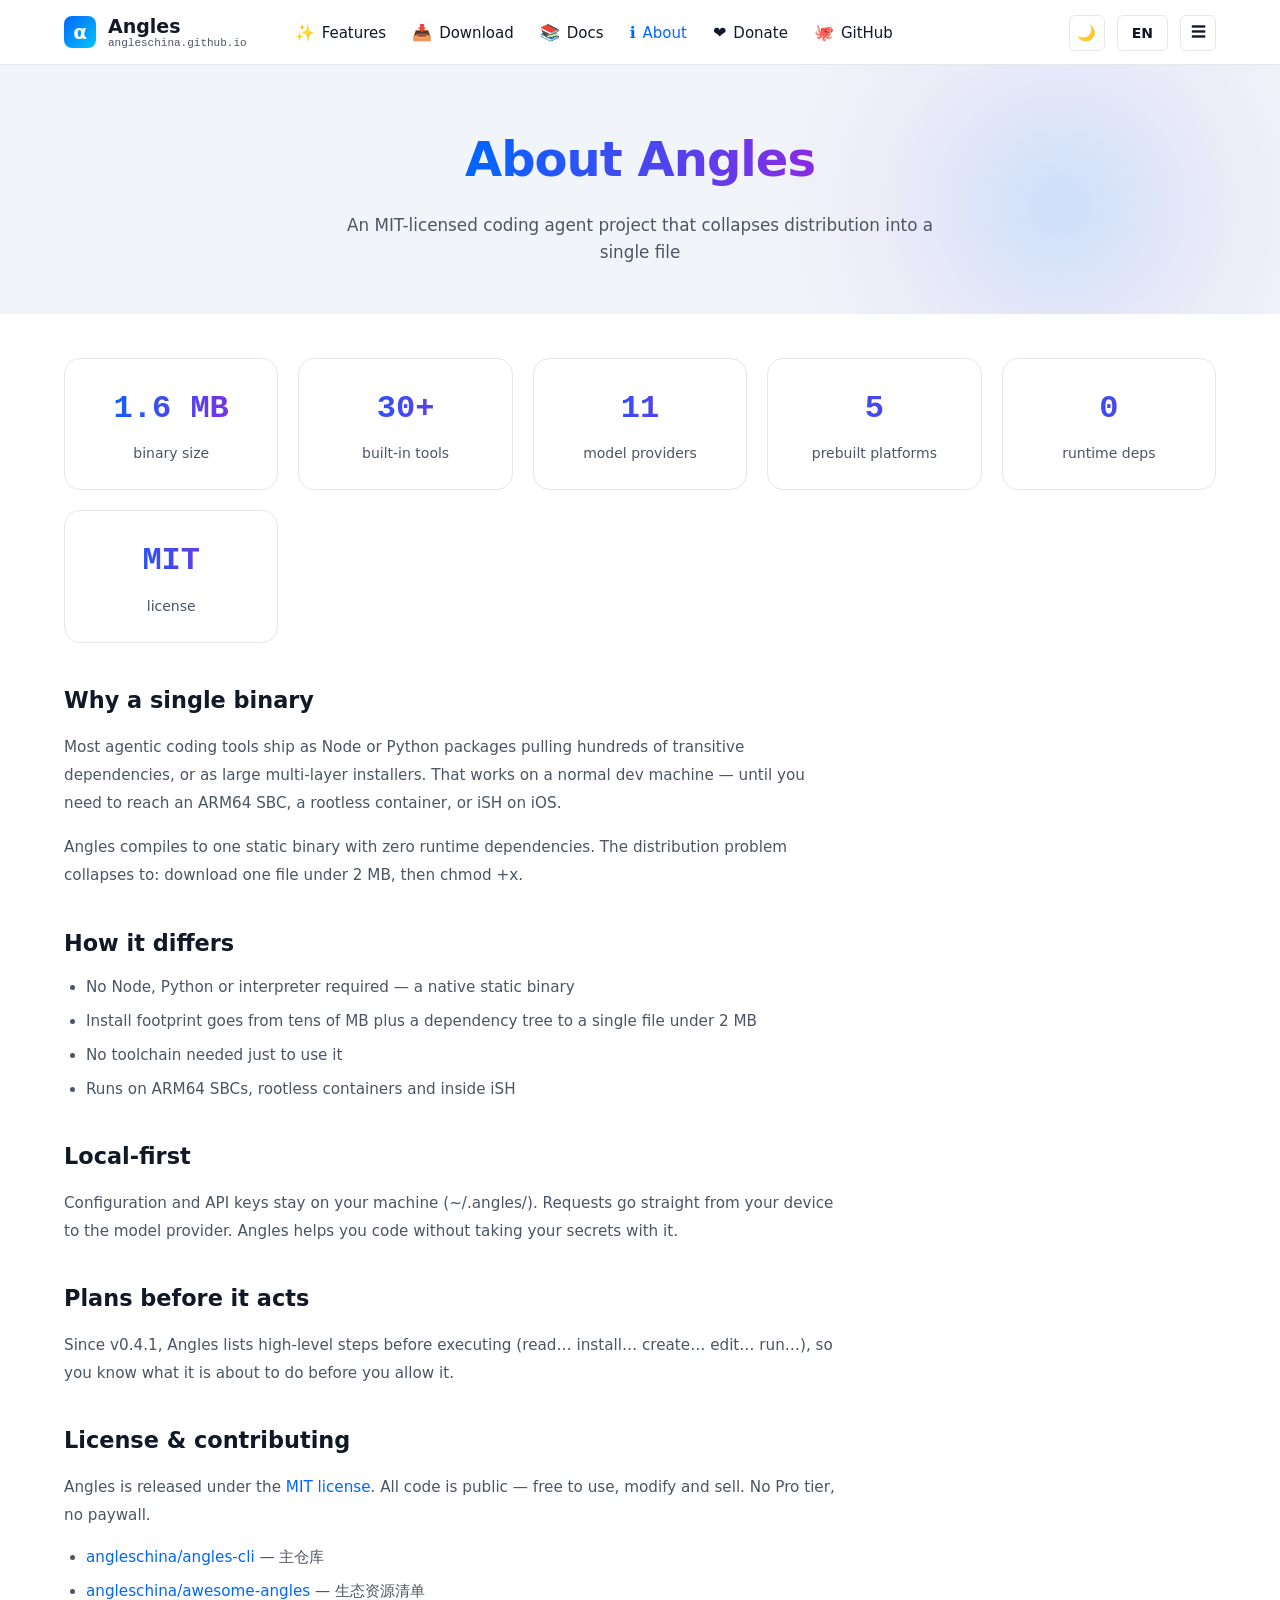
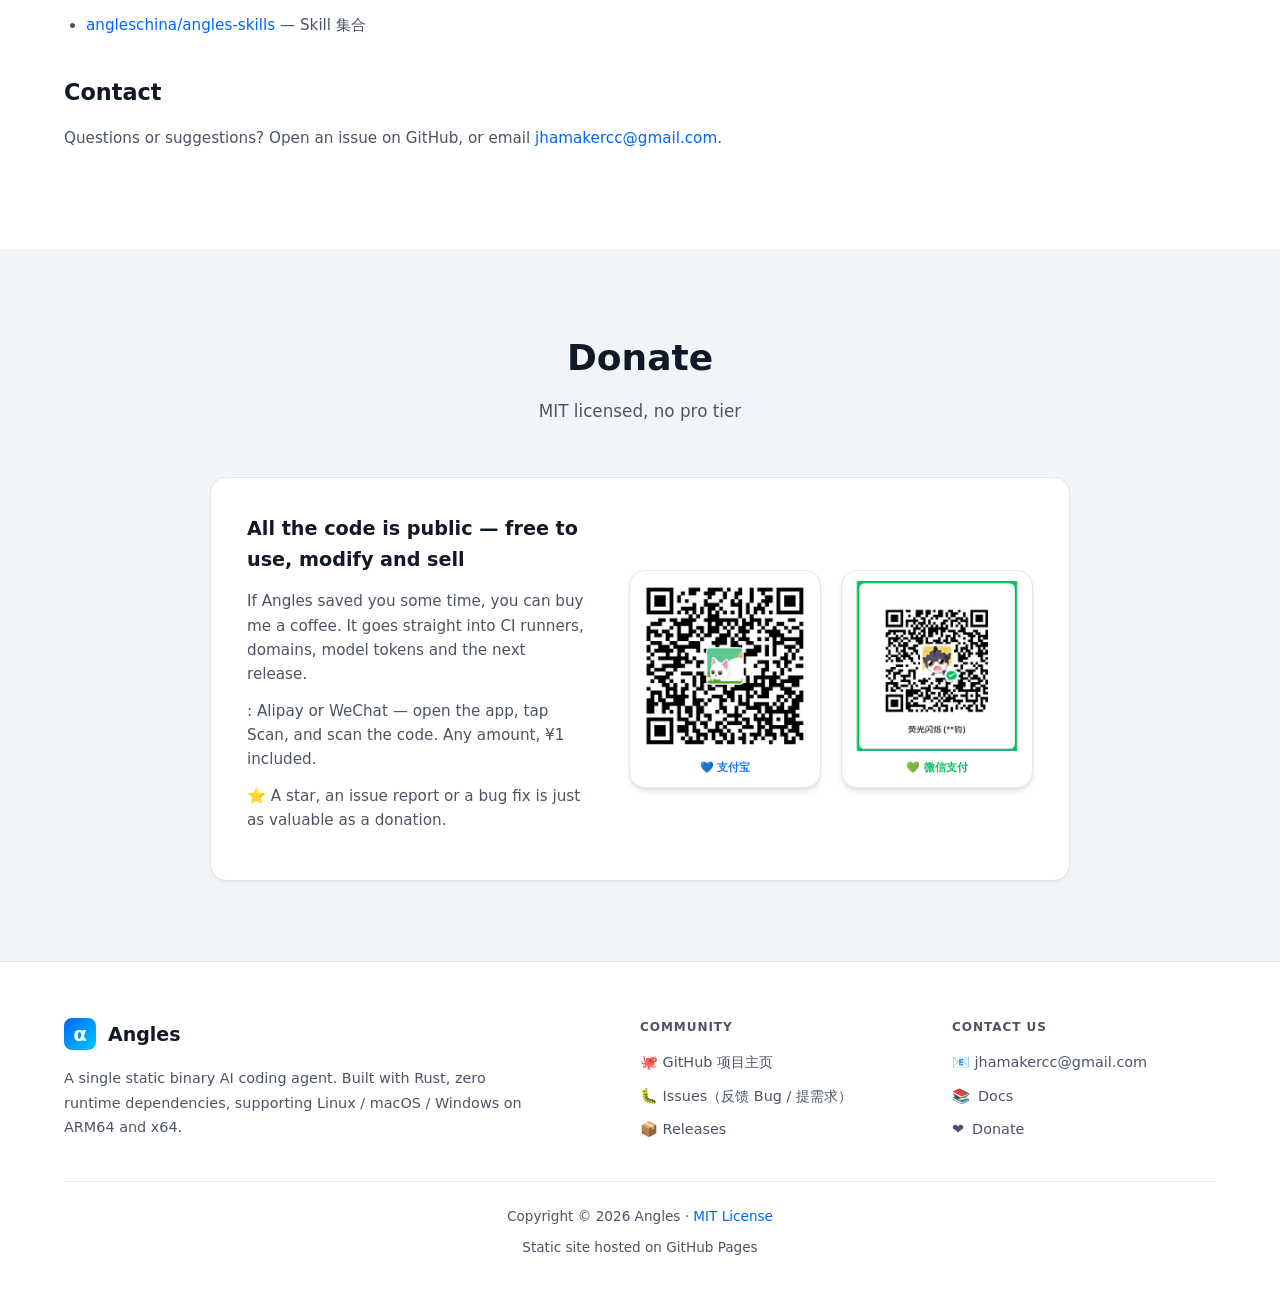
==== commit cc4f53b5: "feat(donate): add WeChat Pay QR alongside Alipay" ====
--- a/about.html
+++ b/about.html
@@ -137,13 +137,19 @@
         <div>
           <h3 data-i18n="donate.h3">所有代码都公开，免费使用、修改、商用</h3>
           <p data-i18n="donate.p1">如果 Angles 帮你省下了时间，欢迎请我喝杯咖啡 —— 这些钱会变成 CI 构建机、域名、模型 token，和下一个版本的开发时间。</p>
-          <p><span class="em" data-i18n="donate.em">支付宝</span><span data-i18n="donate.p2">：打开 App → 扫一扫 → 扫码。任意金额，¥1 也是心意。</span></p>
+          <p><span data-i18n="donate.p2">：支付宝或微信，打开 App → 扫一扫 → 扫码。任意金额，¥1 也是心意。</span></p>
           <p data-i18n="donate.p3">⭐ 点个 Star、提一个 Issue、修一个 bug，和捐款一样有价值。</p>
         </div>
-        <figure class="qr">
-          <img src="assets/alipay-qr.png" alt="支付宝赞赏码" width="200" height="200">
-          <figcaption data-i18n="donate.qr">打开支付宝扫一扫</figcaption>
-        </figure>
+        <div class="donate-codes">
+          <figure class="qr">
+            <img src="assets/alipay-qr.png" alt="支付宝赞赏码" width="170" height="170">
+            <figcaption class="pay-badge alipay">💙 支付宝</figcaption>
+          </figure>
+          <figure class="qr">
+            <img src="assets/wechat-qr.png" alt="微信赞赏码" width="170" height="170">
+            <figcaption class="pay-badge wechat">💚 微信支付</figcaption>
+          </figure>
+        </div>
       </div>
     </div>
   </section>
@@ -211,7 +217,7 @@
     'donate.title': '赞助', 'donate.sub': 'MIT 开源，没有 Pro 墙',
     'donate.h3': '所有代码都公开，免费使用、修改、商用',
     'donate.p1': '如果 Angles 帮你省下了时间，欢迎请我喝杯咖啡 —— 这些钱会变成 CI 构建机、域名、模型 token，和下一个版本的开发时间。',
-    'donate.em': '支付宝', 'donate.p2': '：打开 App → 扫一扫 → 扫码。任意金额，¥1 也是心意。',
+    'donate.p2': '：支付宝或微信，打开 App → 扫一扫 → 扫码。任意金额，¥1 也是心意。',
     'donate.p3': '⭐ 点个 Star、提一个 Issue、修一个 bug，和捐款一样有价值。',
     'donate.qr': '打开支付宝扫一扫',
     'footer.desc': '单文件静态二进制的 AI 编码 Agent。用 Rust 编译，零运行时依赖，支持 Linux / macOS / Windows 与 ARM64 / x64。',
@@ -242,7 +248,7 @@
     'donate.title': 'Donate', 'donate.sub': 'MIT licensed, no pro tier',
     'donate.h3': 'All the code is public — free to use, modify and sell',
     'donate.p1': 'If Angles saved you some time, you can buy me a coffee. It goes straight into CI runners, domains, model tokens and the next release.',
-    'donate.em': 'Alipay', 'donate.p2': ': open the app → Scan → scan the code. Any amount, ¥1 included.',
+    'donate.p2': ': Alipay or WeChat — open the app, tap Scan, and scan the code. Any amount, ¥1 included.',
     'donate.p3': '⭐ A star, an issue report or a bug fix is just as valuable as a donation.',
     'donate.qr': 'Scan with Alipay',
     'footer.desc': 'A single static binary AI coding agent. Built with Rust, zero runtime dependencies, supporting Linux / macOS / Windows on ARM64 and x64.',
--- a/style.css
+++ b/style.css
@@ -579,6 +579,9 @@
 
 @media (max-width: 640px) {
   .container { padding: 0 18px; }
+  .donate-codes { flex-direction: row; gap: 12px; }
+  .donate-codes .qr { padding: 8px; }
+  .donate-codes .qr img { width: 130px; height: 130px; }
   .section { padding: 56px 0; }
   .hero { padding: 44px 0; }
   .site-url { display: none; }
--- a/pages.css
+++ b/pages.css
@@ -391,6 +391,33 @@
 
 /* ── 响应式 ───────────────────────────────────────────────────────────── */
 
+/* ── 赞助双码 ─────────────────────────────────────────────────────────── */
+
+.donate-codes {
+  display: flex;
+  gap: 20px;
+  flex: none;
+  align-items: center;
+}
+.donate-codes .qr { padding: 10px; }
+.donate-codes .qr img { width: 170px; height: 170px; }
+.donate-codes .pay-badge {
+  display: flex;
+  align-items: center;
+  justify-content: center;
+  gap: 5px;
+  font-size: 11px;
+  font-weight: 700;
+  padding-top: 8px;
+}
+.donate-codes .pay-badge.alipay { color: #1677FF; }
+.donate-codes .pay-badge.wechat { color: #07C160; }
+
+@media (max-width: 1100px) {
+  .donate-codes { flex-direction: column; gap: 14px; }
+  .donate-codes .qr img { width: 160px; height: 160px; }
+}
+
 @media (max-width: 960px) {
   .doc-layout { grid-template-columns: 1fr; gap: 24px; }
   .doc-toc { position: static; border-left: none; border-top: 1px solid var(--color-border); padding: 18px 0 0; }
